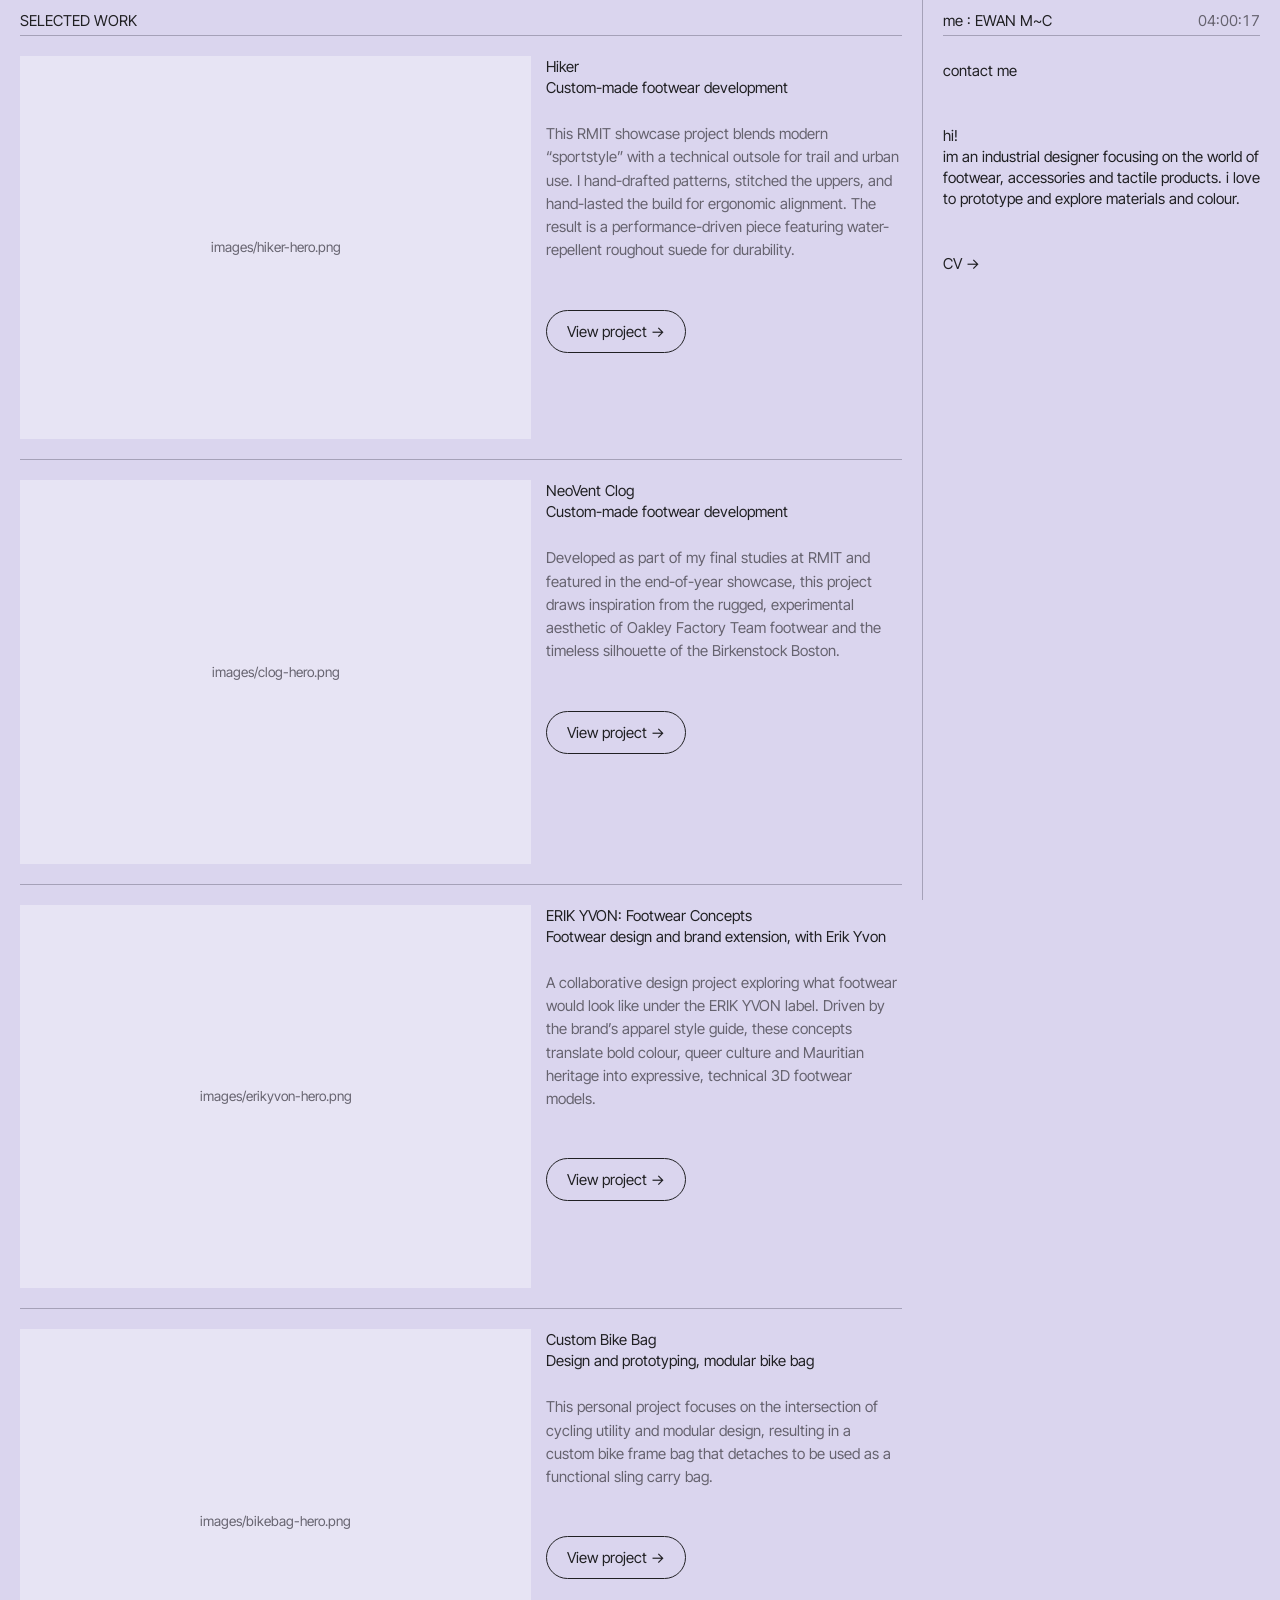
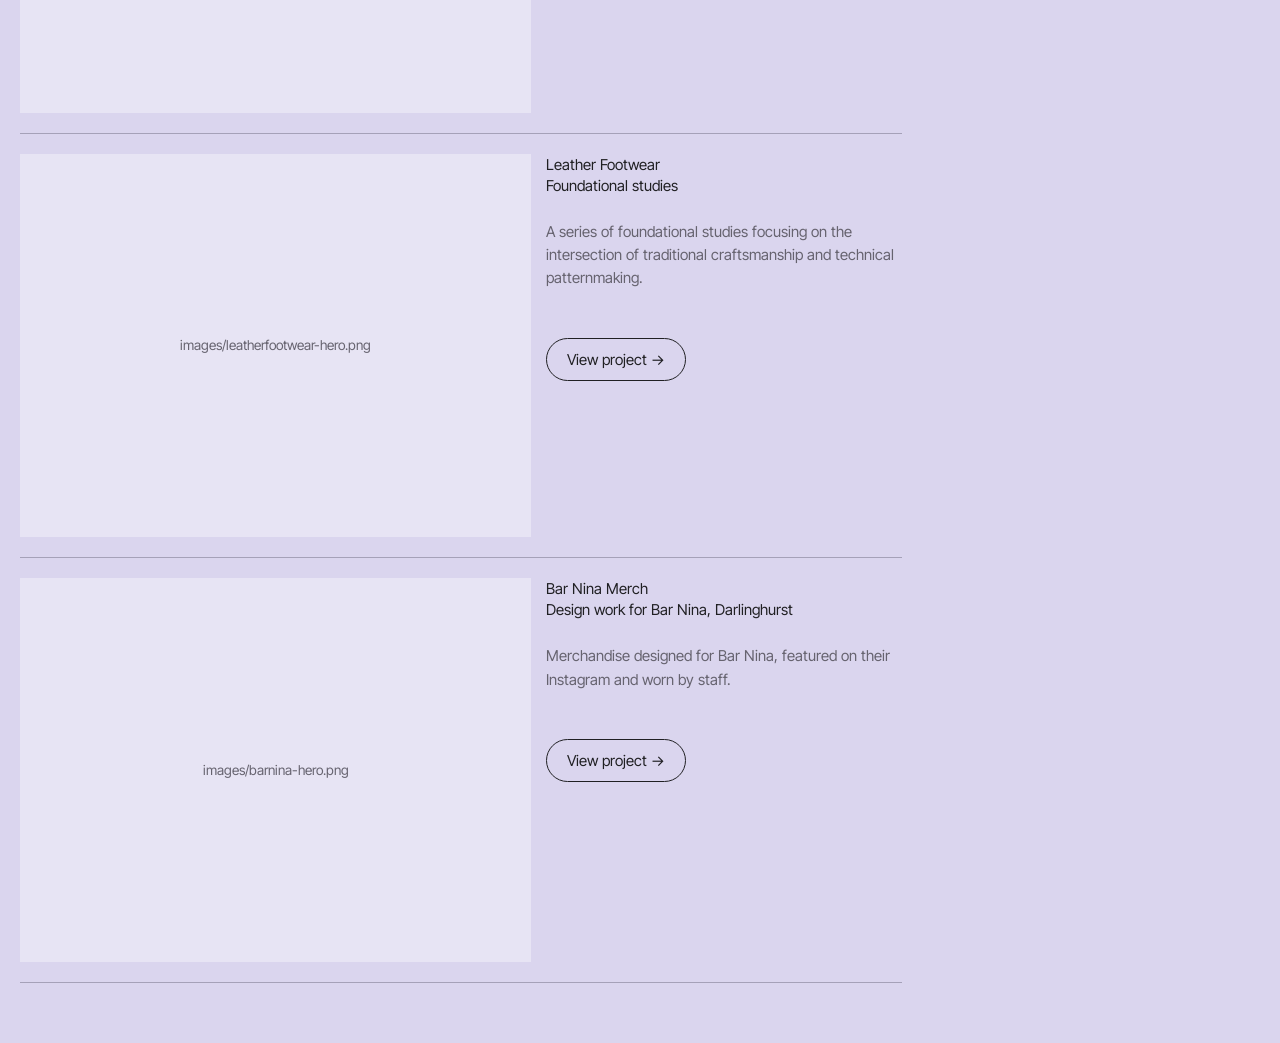
==== index.html @ 778f52cf "Add files via upload" ====
<!doctype html>
<html lang="en"><head><meta charset="utf-8">
<meta name="viewport" content="width=device-width, initial-scale=1">
<title>EWAN M~C | Footwear and accessory design</title>
<meta name="description" content="Industrial designer focused on footwear, accessories and tactile products.">
<link rel="preconnect" href="https://fonts.googleapis.com"><link rel="preconnect" href="https://fonts.gstatic.com" crossorigin>
<link href="https://fonts.googleapis.com/css2?family=Inter+Tight:wght@400;500&display=swap" rel="stylesheet">
<link rel="stylesheet" href="style.css"></head>
<body class="home"><div class="shell">
<main class="left"><div class="bar"><h1>SELECTED WORK</h1></div>
<article class="row"><a class="pic" href="hiker.html" tabindex="-1" aria-hidden="true"><span class="img" data-file="images/hiker-hero.png"><img src="images/hiker-hero.png" alt="" onerror="this.parentNode.classList.add('missing')"></span></a>
<div class="txt"><h2>Hiker</h2><p class="cat">Custom-made footwear development</p><p class="desc">This RMIT showcase project blends modern “sportstyle” with a technical outsole for trail and urban use. I hand-drafted patterns, stitched the uppers, and hand-lasted the build for ergonomic alignment. The result is a performance-driven piece featuring water-repellent roughout suede for durability.</p><a class="view" href="hiker.html">View project →</a></div></article>
<article class="row"><a class="pic" href="clog.html" tabindex="-1" aria-hidden="true"><span class="img" data-file="images/clog-hero.png"><img src="images/clog-hero.png" alt="" onerror="this.parentNode.classList.add('missing')"></span></a>
<div class="txt"><h2>NeoVent Clog</h2><p class="cat">Custom-made footwear development</p><p class="desc">Developed as part of my final studies at RMIT and featured in the end-of-year showcase, this project draws inspiration from the rugged, experimental aesthetic of Oakley Factory Team footwear and the timeless silhouette of the Birkenstock Boston.</p><a class="view" href="clog.html">View project →</a></div></article>
<article class="row"><a class="pic" href="erikyvon.html" tabindex="-1" aria-hidden="true"><span class="img" data-file="images/erikyvon-hero.png"><img src="images/erikyvon-hero.png" alt="" onerror="this.parentNode.classList.add('missing')"></span></a>
<div class="txt"><h2>ERIK YVON: Footwear Concepts</h2><p class="cat">Footwear design and brand extension, with Erik Yvon</p><p class="desc">A collaborative design project exploring what footwear would look like under the ERIK YVON label. Driven by the brand’s apparel style guide, these concepts translate bold colour, queer culture and Mauritian heritage into expressive, technical 3D footwear models.</p><a class="view" href="erikyvon.html">View project →</a></div></article>
<article class="row"><a class="pic" href="bikebag.html" tabindex="-1" aria-hidden="true"><span class="img" data-file="images/bikebag-hero.png"><img src="images/bikebag-hero.png" alt="" onerror="this.parentNode.classList.add('missing')"></span></a>
<div class="txt"><h2>Custom Bike Bag</h2><p class="cat">Design and prototyping, modular bike bag</p><p class="desc">This personal project focuses on the intersection of cycling utility and modular design, resulting in a custom bike frame bag that detaches to be used as a functional sling carry bag.</p><a class="view" href="bikebag.html">View project →</a></div></article>
<article class="row"><a class="pic" href="leatherfootwear.html" tabindex="-1" aria-hidden="true"><span class="img" data-file="images/leatherfootwear-hero.png"><img src="images/leatherfootwear-hero.png" alt="" onerror="this.parentNode.classList.add('missing')"></span></a>
<div class="txt"><h2>Leather Footwear</h2><p class="cat">Foundational studies</p><p class="desc">A series of foundational studies focusing on the intersection of traditional craftsmanship and technical patternmaking.</p><a class="view" href="leatherfootwear.html">View project →</a></div></article>
<article class="row"><a class="pic" href="barnina.html" tabindex="-1" aria-hidden="true"><span class="img" data-file="images/barnina-hero.png"><img src="images/barnina-hero.png" alt="" onerror="this.parentNode.classList.add('missing')"></span></a>
<div class="txt"><h2>Bar Nina Merch</h2><p class="cat">Design work for Bar Nina, Darlinghurst</p><p class="desc">Merchandise designed for Bar Nina, featured on their Instagram and worn by staff.</p><a class="view" href="barnina.html">View project →</a></div></article>
</main>
<aside id="panel" class="panel"></aside>
</div><script src="site.js" defer></script></body></html>
---- style.css ----
:root{--bg:#dad5ee;--ink:#202023;--grey:#66636f;--line:#a5a1b8;--tint:rgba(255,255,255,.35)}
*{box-sizing:border-box}
body{margin:0;background:var(--bg);color:var(--ink);font:400 15px/1.4 "Inter Tight",system-ui,sans-serif}
a{color:inherit}
a:focus-visible,button:focus-visible{outline:2px solid var(--ink);outline-offset:3px}
.shell{display:grid;grid-template-columns:minmax(0,1fr) clamp(300px,28vw,520px);min-height:100vh}
.left{padding:10px 20px 60px}
.bar{padding-bottom:4px;border-bottom:1px solid var(--line)}
.bar h1,.bar a{margin:0;font-size:1em;font-weight:400;text-decoration:none}
.bar a:hover{text-decoration:underline}
.bar.end{margin-top:40px;padding:16px 0 0;border:0;border-top:1px solid var(--line)}
.row{display:grid;grid-template-columns:58% 1fr;border-bottom:1px solid var(--line);padding:20px 0}
.pic{display:block}
.txt{padding:0 0 0 4%}
.txt h2,.head h1{margin:0;font-size:1em;font-weight:400}
.cat{margin:0;font-size:1em}
.desc{margin:24px 0 0;max-width:34rem;color:var(--grey);font-size:1em;line-height:1.55}
.view{display:inline-block;margin-top:48px;padding:10px 20px;border:1px solid var(--ink);border-radius:999px;text-decoration:none}
.view::after{content:"";position:absolute;inset:0}
.row{position:relative}
.row:hover .view,.view:focus-visible{background:var(--ink);color:var(--bg)}
.img{display:block}
.img img{display:block;width:100%;height:auto}
.img.missing{aspect-ratio:4/3;background:var(--tint);position:relative}
.img.missing img{display:none}
.img.missing::before{content:attr(data-file);position:absolute;inset:0;display:grid;place-items:center;padding:1rem;text-align:center;color:var(--grey);font-size:.85rem}
.head{max-width:44rem;padding:24px 0 32px}
.head h1{font-size:clamp(1.3rem,2.4vw,1.8rem);line-height:1.1;letter-spacing:-.02em;font-weight:500}
.head .cat{margin-top:6px}
.gal{display:grid;gap:20px}
.pair{display:grid;grid-template-columns:1fr 1fr;gap:20px}
.panel{position:sticky;top:0;height:100vh;overflow-y:auto;padding:10px 20px 20px;border-left:1px solid var(--line)}
.panel header{display:flex;justify-content:space-between;padding-bottom:4px;border-bottom:1px solid var(--line)}
.panel header span:last-child{color:var(--grey);font-variant-numeric:tabular-nums}
.panel p,.panel ul{margin:0}
.panel .info>*{margin-top:20px}
.panel .intro{margin-top:44px}
.panel .info{padding-top:4px}
.panel a{text-decoration:none}
.panel a:hover,.panel button:hover{text-decoration:underline}
.panel button{padding:0;border:0;background:none;color:inherit;font:inherit;cursor:pointer}
.cvview ul{list-style:none;padding:0}
.cvview li{margin-bottom:10px}
.cvview li span{color:var(--grey)}
.cvview .back{margin-top:20px;display:block}
/* CV mode: panel turns complementary lime and widens */
.shell{transition:grid-template-columns .4s ease}
.cv-open .shell{grid-template-columns:minmax(0,1fr) clamp(340px,40vw,640px)}
.panel{transition:background-color .4s ease}
.panel.cv-mode{background:#c8d4ff;--grey:#5a5c3c;--line:#aab062}
.cvview h2{margin:28px 0 10px;padding-bottom:4px;border-bottom:1px solid var(--line);font-size:.8em;font-weight:500;letter-spacing:.16em;text-transform:uppercase}
.cvview .job{margin-top:18px}
.cvview .job h3{margin:0;font-size:1em;font-weight:500}
.cvview .role{display:flex;justify-content:space-between;gap:12px;margin:2px 0 0}
.cvview .role span:last-child{flex:none;color:var(--grey)}
.cvview .note{margin-top:6px;color:var(--grey);font-size:.9em}
.cvview .what{margin-top:8px}
.cvview .edu strong{font-weight:500}
.cvview .sub{margin:14px 0 4px;font-weight:500}
.cvview .cols{columns:2;column-gap:20px}
.cvview .cols li{margin-bottom:4px;break-inside:avoid}
[hidden]{display:none!important}
@media(max-width:800px){
 .shell,.cv-open .shell{grid-template-columns:1fr}
 .panel{order:-1;position:static;height:auto;border:0;border-bottom:1px solid var(--line)}
 .project .panel .intro{display:none}
 .row{grid-template-columns:1fr}.txt{padding:12px 0 0}.view{margin-top:28px}
 .pair{grid-template-columns:1fr}
}

@media(prefers-reduced-motion:reduce){.shell,.panel{transition:none}}
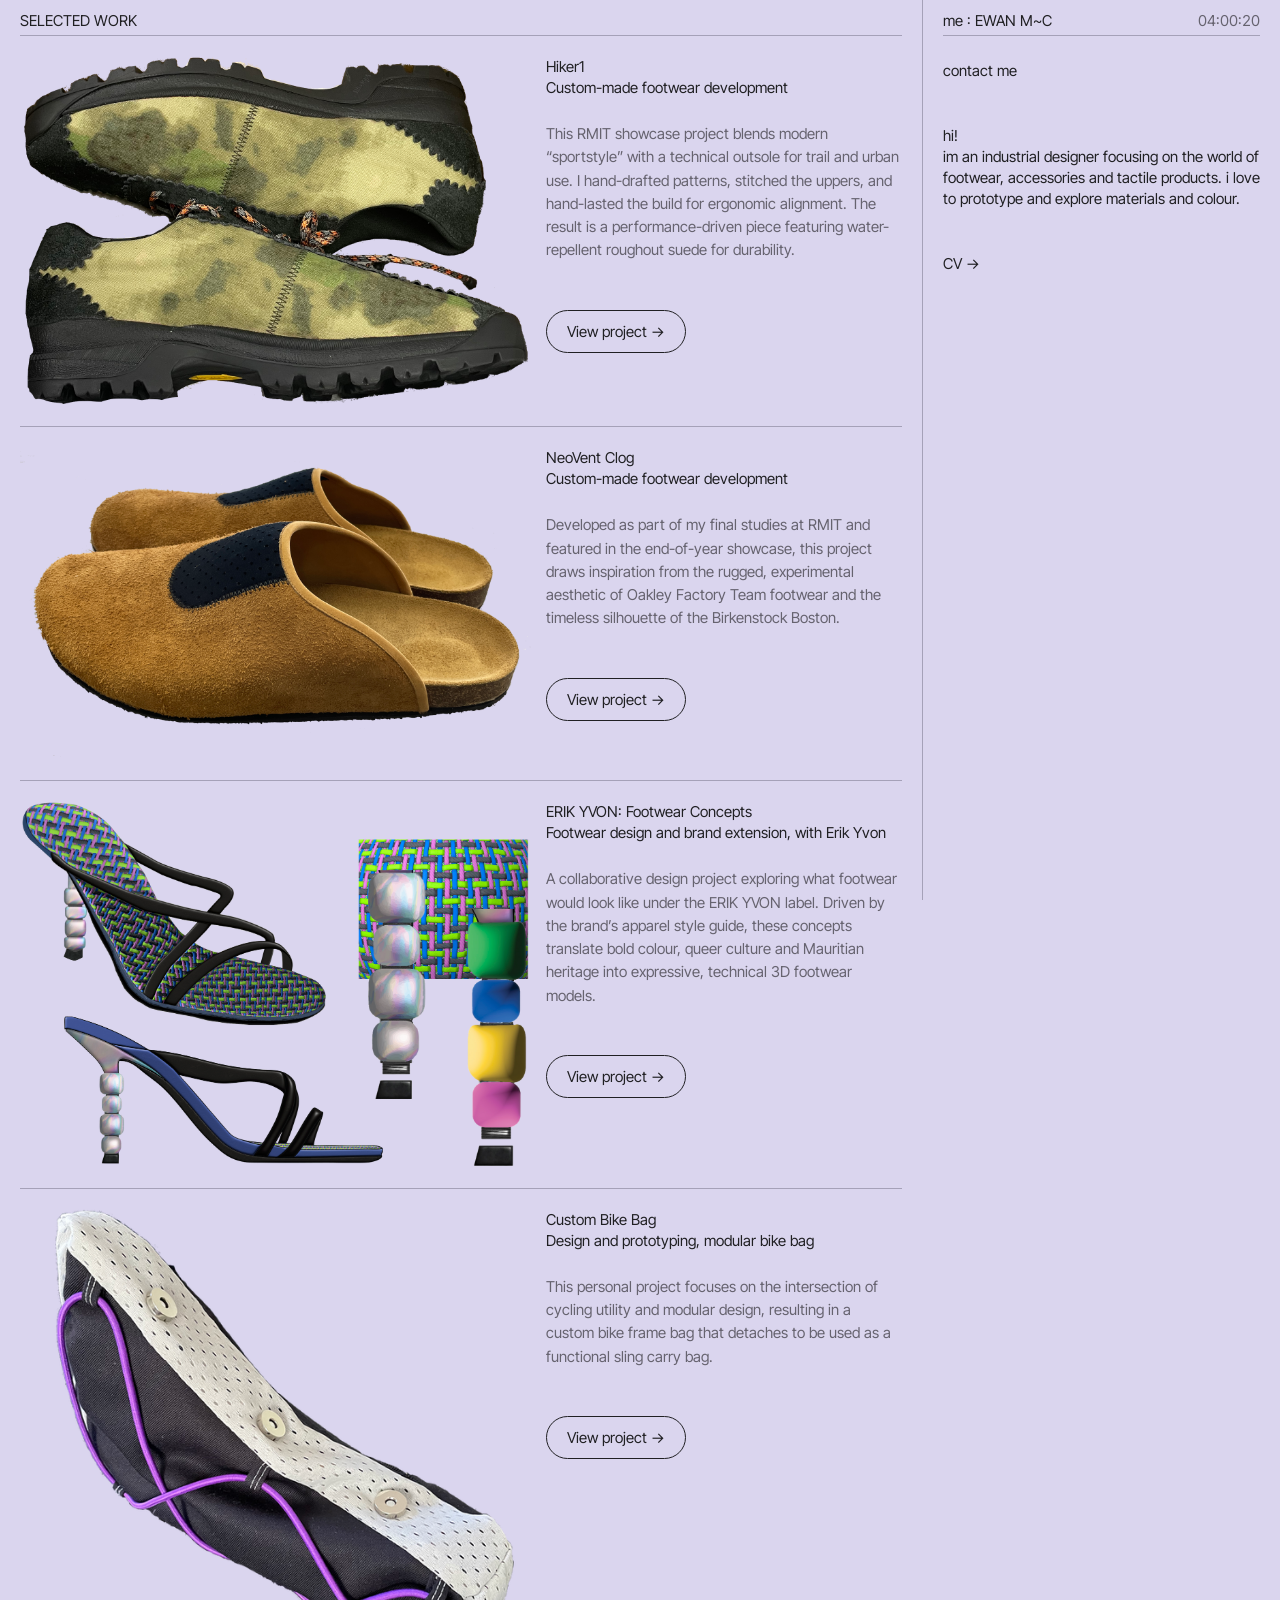
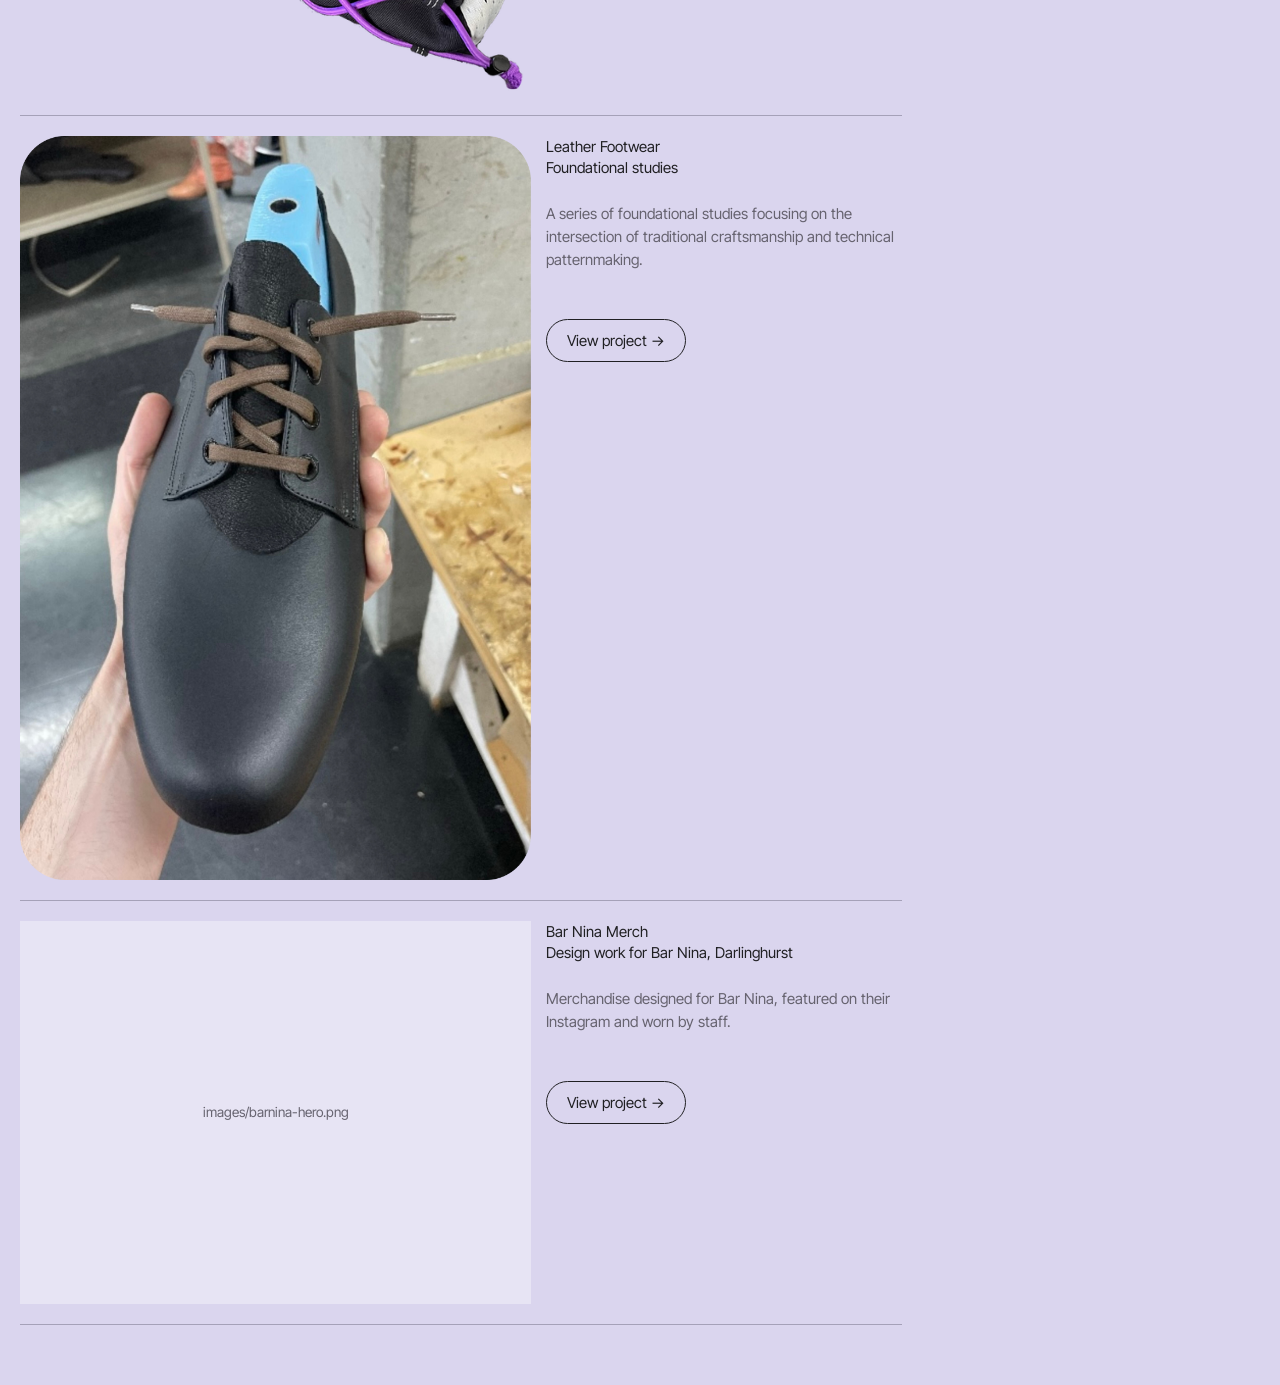
==== commit 9d26465b: "Add new project entry for Hiker1" ====
--- a/index.html
+++ b/index.html
@@ -9,7 +9,7 @@
 <body class="home"><div class="shell">
 <main class="left"><div class="bar"><h1>SELECTED WORK</h1></div>
 <article class="row"><a class="pic" href="hiker.html" tabindex="-1" aria-hidden="true"><span class="img" data-file="images/hiker-hero.png"><img src="images/hiker-hero.png" alt="" onerror="this.parentNode.classList.add('missing')"></span></a>
-<div class="txt"><h2>Hiker</h2><p class="cat">Custom-made footwear development</p><p class="desc">This RMIT showcase project blends modern “sportstyle” with a technical outsole for trail and urban use. I hand-drafted patterns, stitched the uppers, and hand-lasted the build for ergonomic alignment. The result is a performance-driven piece featuring water-repellent roughout suede for durability.</p><a class="view" href="hiker.html">View project →</a></div></article>
+<div class="txt"><h2>Hiker1</h2><p class="cat">Custom-made footwear development</p><p class="desc">This RMIT showcase project blends modern “sportstyle” with a technical outsole for trail and urban use. I hand-drafted patterns, stitched the uppers, and hand-lasted the build for ergonomic alignment. The result is a performance-driven piece featuring water-repellent roughout suede for durability.</p><a class="view" href="hiker.html">View project →</a></div></article>
 <article class="row"><a class="pic" href="clog.html" tabindex="-1" aria-hidden="true"><span class="img" data-file="images/clog-hero.png"><img src="images/clog-hero.png" alt="" onerror="this.parentNode.classList.add('missing')"></span></a>
 <div class="txt"><h2>NeoVent Clog</h2><p class="cat">Custom-made footwear development</p><p class="desc">Developed as part of my final studies at RMIT and featured in the end-of-year showcase, this project draws inspiration from the rugged, experimental aesthetic of Oakley Factory Team footwear and the timeless silhouette of the Birkenstock Boston.</p><a class="view" href="clog.html">View project →</a></div></article>
 <article class="row"><a class="pic" href="erikyvon.html" tabindex="-1" aria-hidden="true"><span class="img" data-file="images/erikyvon-hero.png"><img src="images/erikyvon-hero.png" alt="" onerror="this.parentNode.classList.add('missing')"></span></a>
